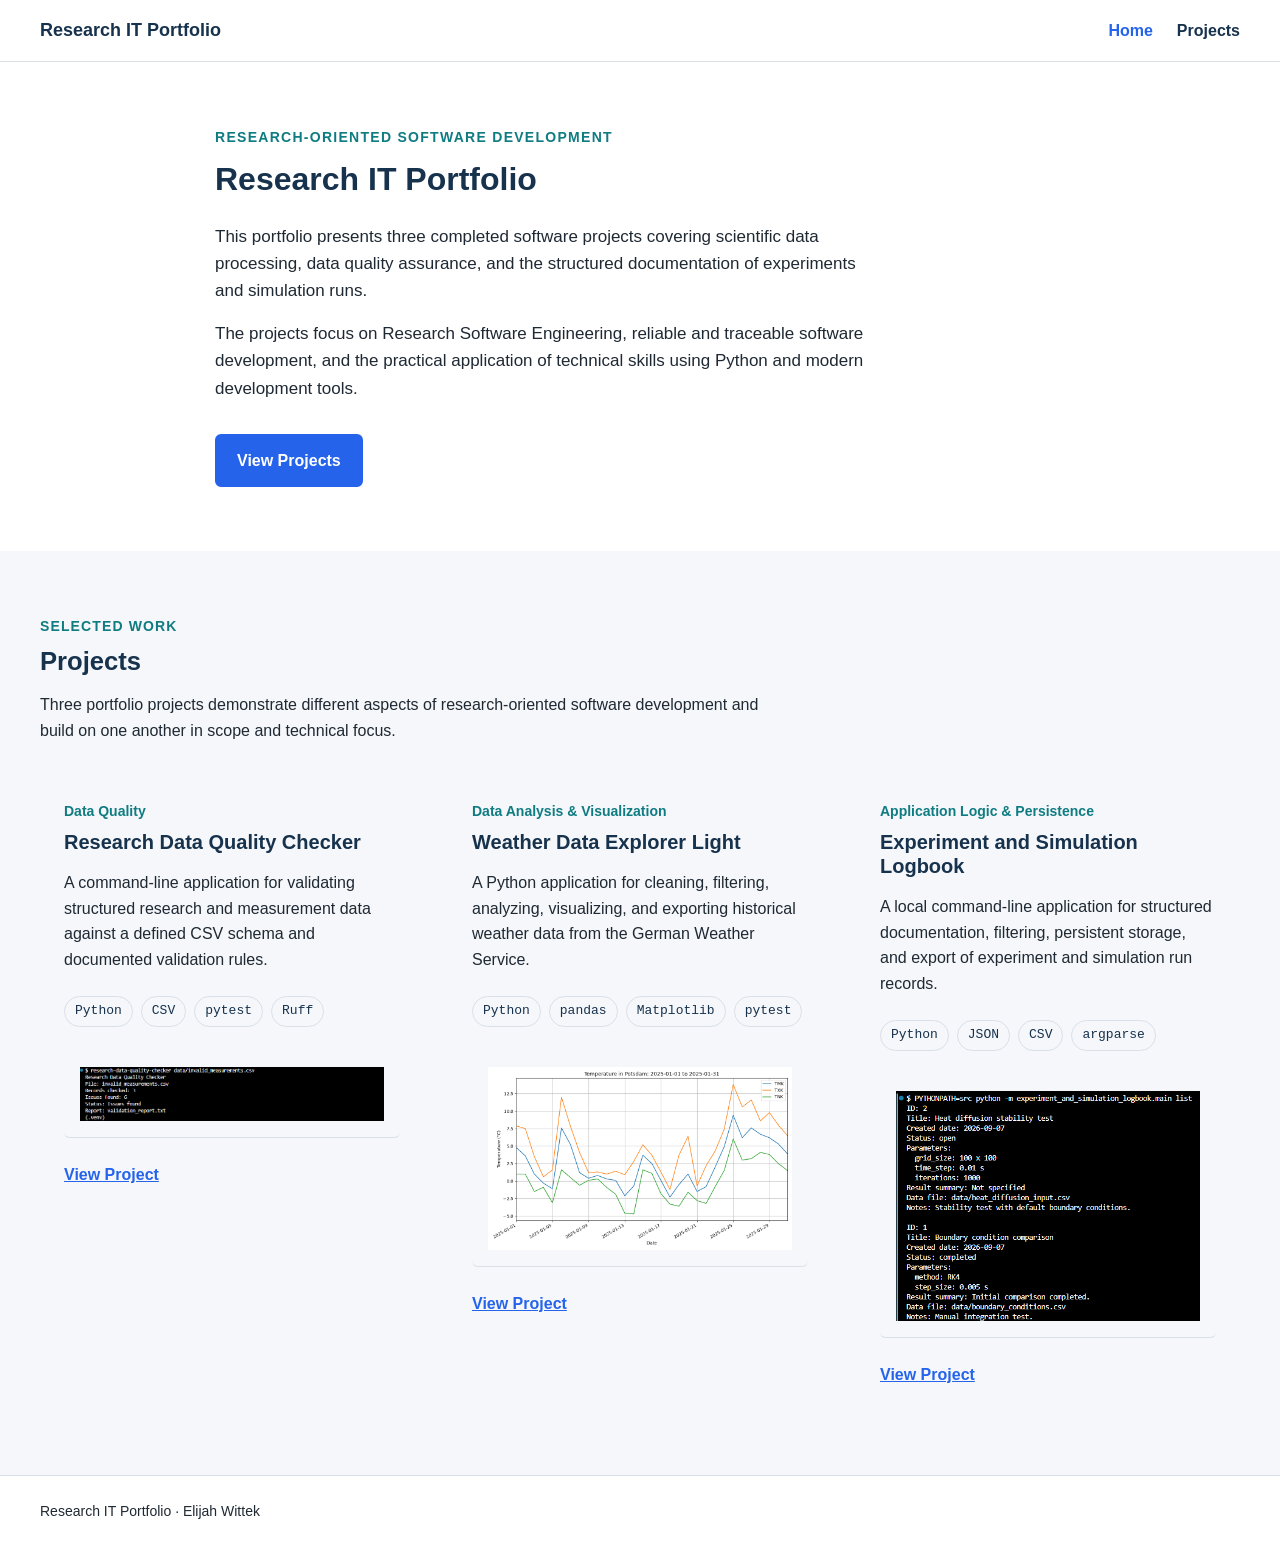
==== index.html @ 257a0c57 "Implement portfolio landing page" ====
<!DOCTYPE html>
<html lang="en">
<head>
    <meta charset="UTF-8">
    <meta name="viewport" content="width=device-width, initial-scale=1.0">

    <title>Research IT Portfolio | Elijah Wittek</title>

    <meta
        name="description"
        content="Research IT portfolio featuring projects in research-oriented software development, data processing, simulation, and visualization."
    >

    <link rel="stylesheet" href="assets/css/styles.css">
</head>

<body>
    <header class="site-header">
        <div class="container">
            <a class="site-title" href="index.html">
                Research IT Portfolio
            </a>

            <nav class="site-navigation" aria-label="Main navigation">
                <ul class="navigation-list">
                    <li>
                        <a href="index.html" aria-current="page">
                            Home
                        </a>
                    </li>
                    <li>
                        <a href="#projects">
                            Projects
                        </a>
                    </li>
                </ul>
            </nav>
        </div>
    </header>

    <main>
        <section class="intro">
            <div class="container">
                <p class="intro-label">
                    Research-Oriented Software Development
                </p>

                <h1>Research IT Portfolio</h1>

                <p class="intro-text">
                    This portfolio presents three completed software projects
                    covering scientific data processing, data quality assurance,
                    and the structured documentation of experiments and
                    simulation runs.
                </p>

                <p class="intro-text">
                    The projects focus on Research Software Engineering,
                    reliable and traceable software development, and the
                    practical application of technical skills using Python
                    and modern development tools.
                </p>

                <a class="primary-link" href="#projects">
                    View Projects
                </a>
            </div>
        </section>

        <section class="projects-overview" id="projects">
            <div class="container">
                <div class="section-heading">
                    <p class="section-label">
                        Selected Work
                    </p>

                    <h2>Projects</h2>

                    <p>
                        Three portfolio projects demonstrate different aspects
                        of research-oriented software development and build on
                        one another in scope and technical focus.
                    </p>
                </div>

                <div class="project-grid">
                    <article class="project-card">
                        <div class="project-card-content">
                            <p class="project-category">
                                Data Quality
                            </p>

                            <h3>Research Data Quality Checker</h3>

                            <p>
                                A command-line application for validating structured
                                research and measurement data against a defined CSV
                                schema and documented validation rules.
                            </p>

                            <ul class="technology-list">
                                <li>Python</li>
                                <li>CSV</li>
                                <li>pytest</li>
                                <li>Ruff</li>
                            </ul>

                            <figure class="project-card-image">
                                <img
                                    src="assets/images/research-data-quality-checker/cli-invalid-dataset.png"
                                    alt="Command-line output of the Research Data Quality Checker showing validation findings for an invalid sample dataset."
                                >
                            </figure>

                            <a
                                class="project-link"
                                href="projects/research-data-quality-checker.html"
                            >
                                View Project
                            </a>
                        </div>
                    </article>

                    <article class="project-card">
                        <div class="project-card-content">
                            <p class="project-category">
                                Data Analysis &amp; Visualization
                            </p>

                            <h3>Weather Data Explorer Light</h3>

                            <p>
                                A Python application for cleaning, filtering,
                                analyzing, visualizing, and exporting historical
                                weather data from the German Weather Service.
                            </p>

                            <ul class="technology-list">
                                <li>Python</li>
                                <li>pandas</li>
                                <li>Matplotlib</li>
                                <li>pytest</li>
                            </ul>

                            <figure class="project-card-image">
                                <img
                                    src="assets/images/weather-data-explorer-light/temperature-2025-01-01-2025-01-31.png"
                                    alt="Temperature chart generated by the Weather Data Explorer Light for January 2025."
                                >
                            </figure>

                            <a
                                class="project-link"
                                href="projects/weather-data-explorer-light.html"
                            >
                                View Project
                            </a>
                        </div>
                    </article>

                    <article class="project-card">
                        <div class="project-card-content">
                            <p class="project-category">
                                Application Logic &amp; Persistence
                            </p>

                            <h3>Experiment and Simulation Logbook</h3>

                            <p>
                                A local command-line application for structured
                                documentation, filtering, persistent storage, and
                                export of experiment and simulation run records.
                            </p>

                            <ul class="technology-list">
                                <li>Python</li>
                                <li>JSON</li>
                                <li>CSV</li>
                                <li>argparse</li>
                            </ul>

                            <figure class="project-card-image">
                                <img
                                    src="assets/images/experiment-and-simulation-logbook/cli-overview.png"
                                    alt="Command-line overview of entries managed by the Experiment and Simulation Logbook."
                                >
                            </figure>

                            <a
                                class="project-link"
                                href="projects/experiment-and-simulation-logbook.html"
                            >
                                View Project
                            </a>
                        </div>
                    </article>
                </div>
            </div>
        </section>
    </main>

    <footer class="site-footer">
        <div class="container">
            <p>Research IT Portfolio · Elijah Wittek</p>
        </div>
    </footer>
</body>
</html>
---- assets/css/styles.css ----
/* ==================================================
   1. Design tokens
   ================================================== */

:root {
    --color-navy: #17324d;
    --color-blue: #2563eb;
    --color-teal: #0f7c82;
    --color-background: #f5f7fa;
    --color-text: #1f2933;
    --color-surface: #ffffff;
    --color-border: #d9e0e7;
}

/* ==================================================
   2. Global settings
   ================================================== */

*,
*::before,
*::after {
    box-sizing: border-box;
}

html {
    scroll-behavior: smooth;
}

body {
    margin: 0;
    background-color: var(--color-background);
    color: var(--color-text);
    font-family:
        "Segoe UI",
        Arial,
        sans-serif;
    font-size: 1rem;
    line-height: 1.6;
}

img {
    display: block;
    max-width: 100%;
    height: auto;
}

/* ==================================================
   3. Typography
   ================================================== */

h1,
h2,
h3,
p {
    margin-top: 0;
}

h1,
h2,
h3 {
    color: var(--color-navy);
    line-height: 1.2;
}

h1 {
    font-size: 2rem;
}

h2 {
    font-size: 1.6rem;
}

h3 {
    font-size: 1.25rem;
}

code,
pre {
    font-family:
        "Consolas",
        "Courier New",
        monospace;
}

/* ==================================================
   4. Links
   ================================================== */

a {
    color: var(--color-blue);
}

a:hover {
    color: var(--color-teal);
}

a:focus-visible {
    outline: 3px solid var(--color-teal);
    outline-offset: 3px;
}

/* ==================================================
   5. Layout
   ================================================== */

.container {
    width: min(100% - 2rem, 1200px);
    margin-inline: auto;
}

/* ==================================================
   6. Header and navigation
   ================================================== */

.site-header {
    background-color: var(--color-surface);
    border-bottom: 1px solid var(--color-border);
}

.site-header .container {
    display: flex;
    flex-wrap: wrap;
    align-items: center;
    justify-content: space-between;
    gap: 1rem 2rem;
    padding-block: 1rem;
}

.site-title {
    color: var(--color-navy);
    font-size: 1.125rem;
    font-weight: 700;
    text-decoration: none;
}

.site-title:hover {
    color: var(--color-teal);
}

.navigation-list {
    display: flex;
    flex-wrap: wrap;
    gap: 0.75rem 1.5rem;
    margin: 0;
    padding: 0;
    list-style: none;
}

.site-navigation a {
    color: var(--color-navy);
    font-weight: 600;
    text-decoration: none;
}

.site-navigation a:hover {
    color: var(--color-teal);
}

.site-navigation a[aria-current="page"] {
    color: var(--color-blue);
}

/* ==================================================
   7. Intro
   ================================================== */

.intro {
    padding-block: 4rem;
    background-color: var(--color-surface);
}

.intro .container {
    max-width: 850px;
    margin-inline: auto;
}

.intro-label {
    margin-bottom: 0.75rem;
    color: var(--color-teal);
    font-size: 0.875rem;
    font-weight: 700;
    letter-spacing: 0.08rem;
    text-transform: uppercase;
}

.intro h1 {
    margin-bottom: 1.5rem;
}

.intro-text {
    max-width: 70ch;
    margin-bottom: 1rem;
    font-size: 1.0625rem;
}

.primary-link {
    display: inline-block;
    margin-top: 1rem;
    padding: 0.75rem 1.25rem;
    border: 2px solid var(--color-blue);
    border-radius: 0.375rem;
    background-color: var(--color-blue);
    color: var(--color-surface);
    font-weight: 700;
    text-decoration: none;
}

.primary-link:hover {
    background-color: var(--color-teal);
    border-color: var(--color-teal);
    color: var(--color-surface);
}

/* ==================================================
   8. Projects overview
   ================================================== */

.projects-overview {
    padding-block: 4rem;
}

.section-heading {
    max-width: 750px;
    margin-bottom: 2rem;
}

.section-label {
    margin-bottom: 0.5rem;
    color: var(--color-teal);
    font-size: 0.875rem;
    font-weight: 700;
    letter-spacing: 0.08em;
    text-transform: uppercase;
}

.section-heading h2 {
    margin-bottom: 1rem;
}

.project-grid {
    display: grid;
    grid-template-columns:
        repeat(auto-fit, minmax(min(18rem, 100%), 1fr));
    gap: 1.5rem;
}

.project-card-image {
    margin: 0 0 1.5rem;
    padding: 1rem;
    border-bottom: 1px solid var(--color-border);
    border-radius: 0.375rem;
    background-color: var(--color-background);
}

.project-card-image img {
    width: 100%;
}

.project-card-content {
    display: flex;
    flex: 1;
    flex-direction: column;
    padding: 1.5rem;
}

.project-category {
    margin-bottom: 0.5rem;
    color: var(--color-teal);
    font-size: 0.875rem;
    font-weight: 700;
}

.project-card h3 {
    margin-bottom: 1rem;
}

.technology-list {
    display: flex;
    flex-wrap: wrap;
    gap: 0.5rem;
    margin: 0.5rem 0 1.5rem;
    padding: 0;
    list-style: none;
}

.technology-list li {
    padding: 0.25rem 0.625rem;
    border: 1px solid var(--color-border);
    border-radius: 999px;
    background-color: var(--color-background);
    color: var(--color-navy);
    font-family:
        "Consolas",
        "Courier New",
        monospace;
    font-size: 0.8125rem;
}

.project-link {
    align-self: flex-start;
    margin-top: auto;
    font-weight: 700;
}

/* ==================================================
   9. Footer
   ================================================== */

.site-footer {
    border-top: 1px solid var(--color-border);
    background-color: var(--color-surface);
}

.site-footer .container {
    padding-block: 1.5rem;
}

.site-footer p {
    margin: 0;
    font-size: 0.875rem;
}
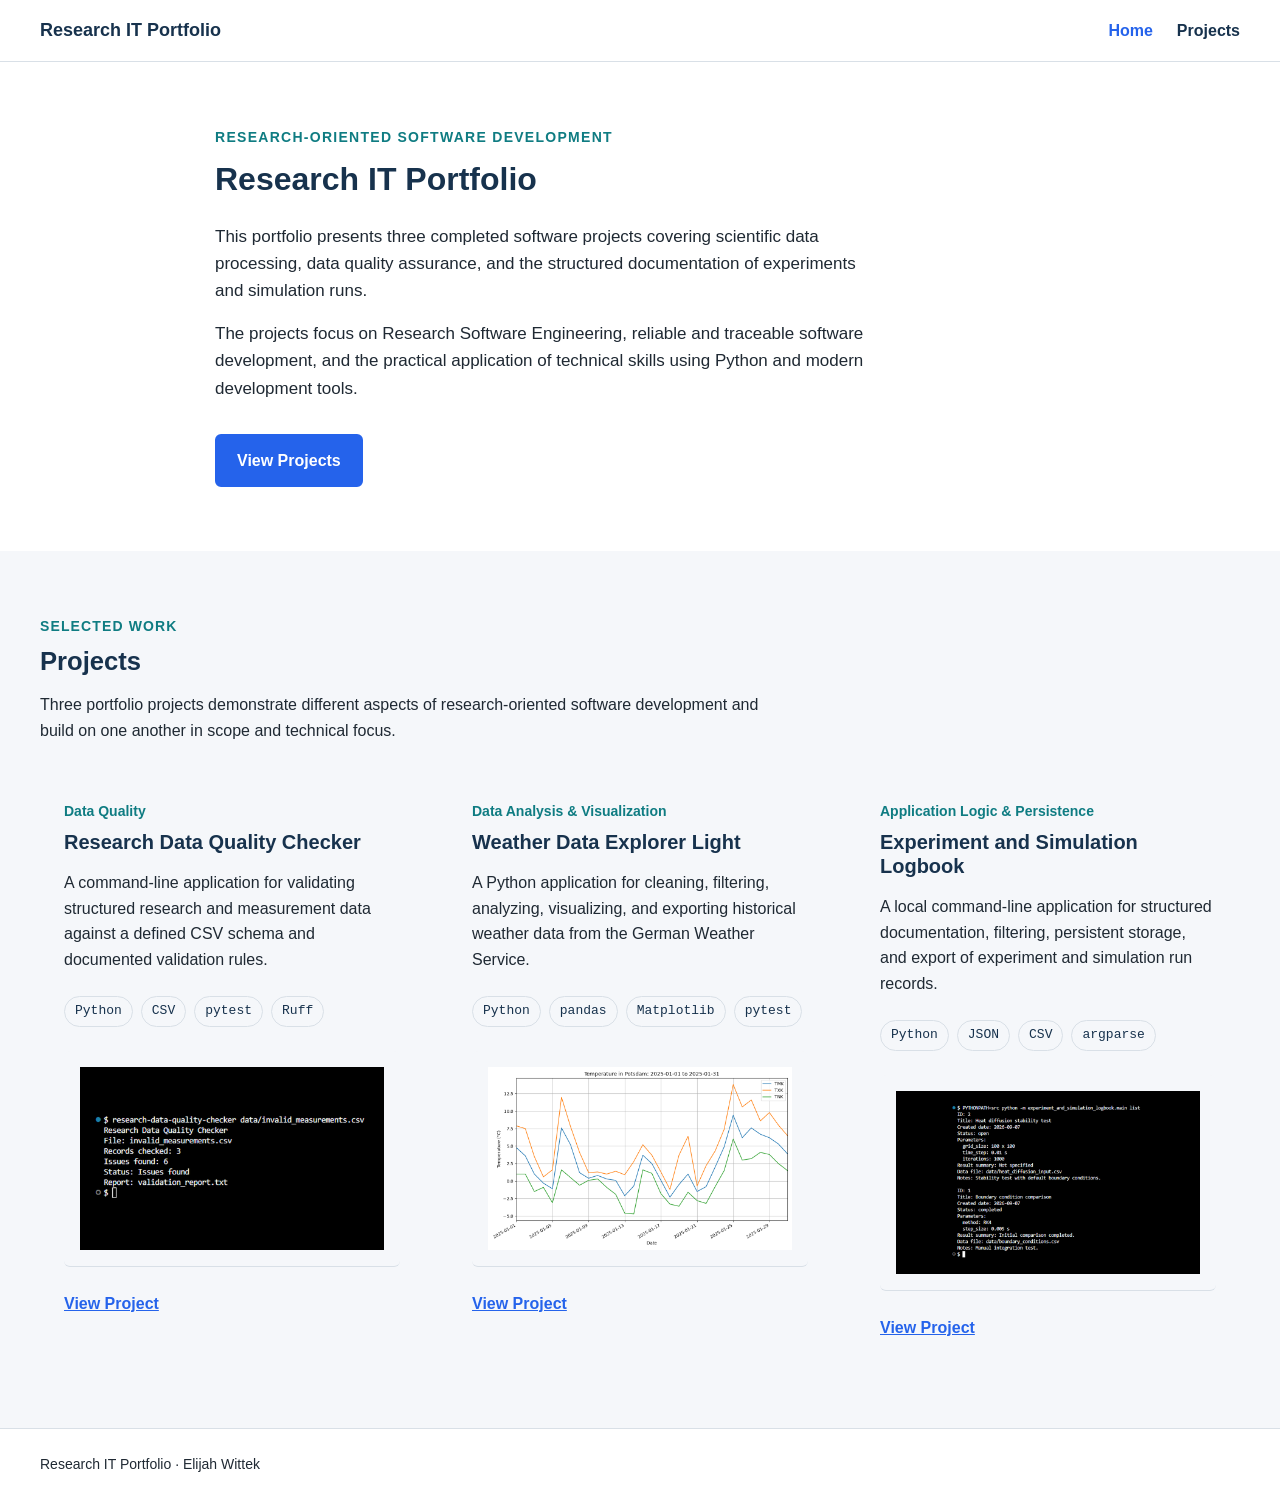
==== commit 6d39e067: "Add standardized project preview images" ====
--- a/index.html
+++ b/index.html
@@ -107,7 +107,7 @@
 
                             <figure class="project-card-image">
                                 <img
-                                    src="assets/images/research-data-quality-checker/cli-invalid-dataset.png"
+                                    src="assets/images/research-data-quality-checker/cli-invalid-dataset-preview.png"
                                     alt="Command-line output of the Research Data Quality Checker showing validation findings for an invalid sample dataset."
                                 >
                             </figure>
@@ -181,7 +181,7 @@
 
                             <figure class="project-card-image">
                                 <img
-                                    src="assets/images/experiment-and-simulation-logbook/cli-overview.png"
+                                    src="assets/images/experiment-and-simulation-logbook/cli-overview-preview.png"
                                     alt="Command-line overview of entries managed by the Experiment and Simulation Logbook."
                                 >
                             </figure>
--- a/assets/css/styles.css
+++ b/assets/css/styles.css
@@ -319,3 +319,124 @@
     margin: 0;
     font-size: 0.875rem;
 }
+
+/* ==================================================
+   10. Project detail pages
+   ================================================== */
+
+.project-hero {
+    padding-block: 3.5rem;
+    border-bottom: 1px solid var(--color-border);
+    background-color: var(--color-surface);
+}
+
+.project-hero .container {
+    max-width: 900px;
+}
+
+.project-hero h1 {
+    margin-bottom: 1.25rem;
+}
+
+.project-lead {
+    max-width: 70ch;
+    margin-bottom: 1.5rem;
+    font-size: 1.125rem;
+}
+
+.back-link {
+    display: inline-block;
+    font-weight: 700;
+}
+
+.project-detail-content {
+    padding-block: 3.5rem;
+}
+
+.project-detail-content .container {
+    max-width: 900px;
+}
+
+.project-section {
+    margin-bottom: 1.5rem;
+}
+
+.project-section + .project-section {
+    padding-top: 1.5rem;
+    border-top: 1px solid var(--color-border);
+}
+
+.project-section:last-child {
+    margin-bottom: 0;
+}
+
+.project-section h2 {
+    margin-bottom: 1rem;
+}
+
+.project-section p {
+    max-width: 70ch;
+}
+
+.project-section ul:not(.technology-list) {
+    margin: 0;
+    padding-left: 1.25rem;
+}
+
+.project-section ul:not(.technology-list) li + li {
+    margin-top: 0.5rem;
+}
+
+.project-section ul:not(.technology-list) + p {
+    margin-top: 1.5rem;
+}
+
+.project-section code {
+    padding: 0.125rem 0.375rem;
+    border-radius: 0.25rem;
+    background-color: var(--color-background);
+    color: var(--color-navy);
+    overflow-wrap: anywhere;
+}
+
+.project-section li code {
+    padding: 0;
+    background-color: transparent;
+}
+
+.command-example {
+    margin-top: 1.5rem;
+}
+
+.command-example p {
+    margin-bottom: 0.5rem;
+}
+
+.command-example code {
+    display: block;
+    width: fit-content;
+    max-width: 100%;
+    padding: 0.75rem 1rem;
+    overflow-x: auto;
+    white-space: nowrap;
+    border: 1px solid var(--color-border);
+    border-radius: 0.375rem;
+    background-color: var(--color-background);
+}
+
+.project-figure {
+    margin: 1.5rem 0 0;
+    padding: 1rem;
+    border: 1px solid var(--color-border);
+    border-radius: 0.5rem;
+    background-color: var(--color-surface);
+}
+
+.project-figure img {
+    width: 100%;
+}
+
+.project-figure figcaption {
+    margin-top: 0.75rem;
+    font-size: 0.875rem;
+}
